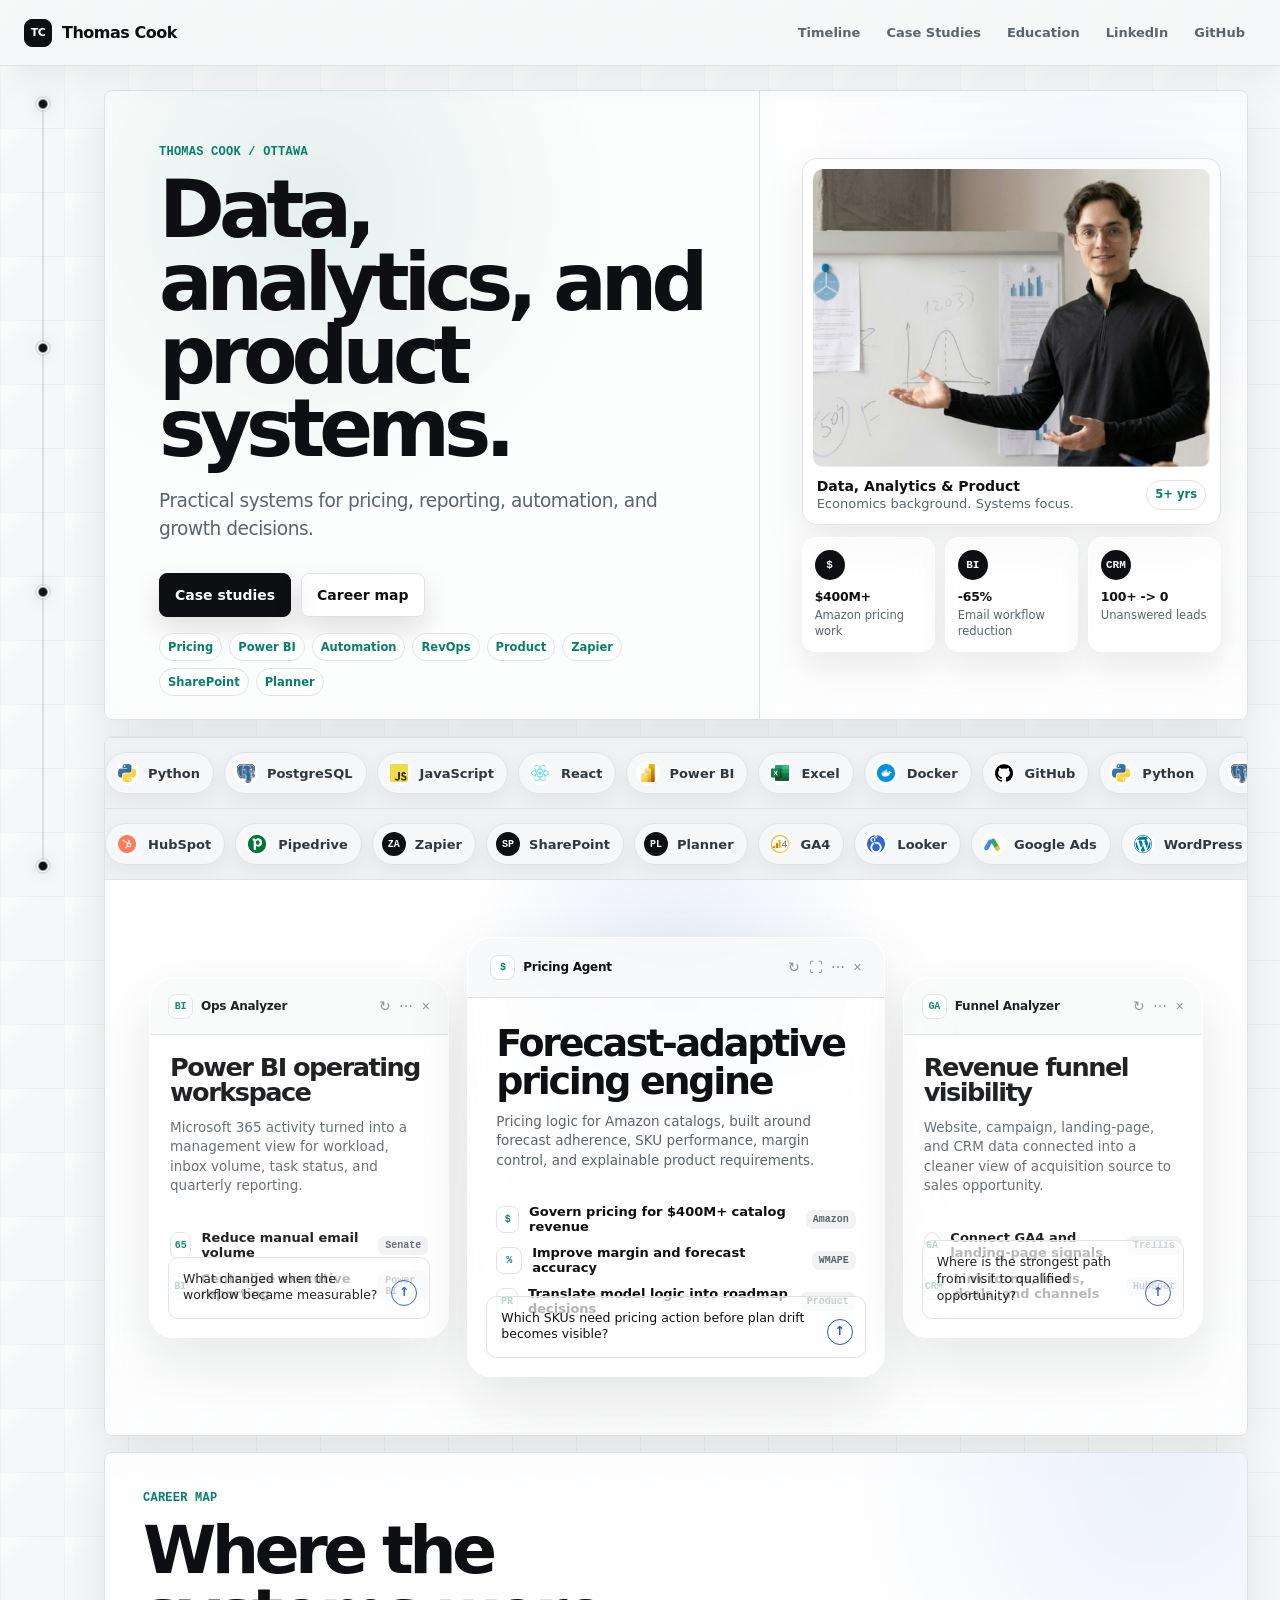
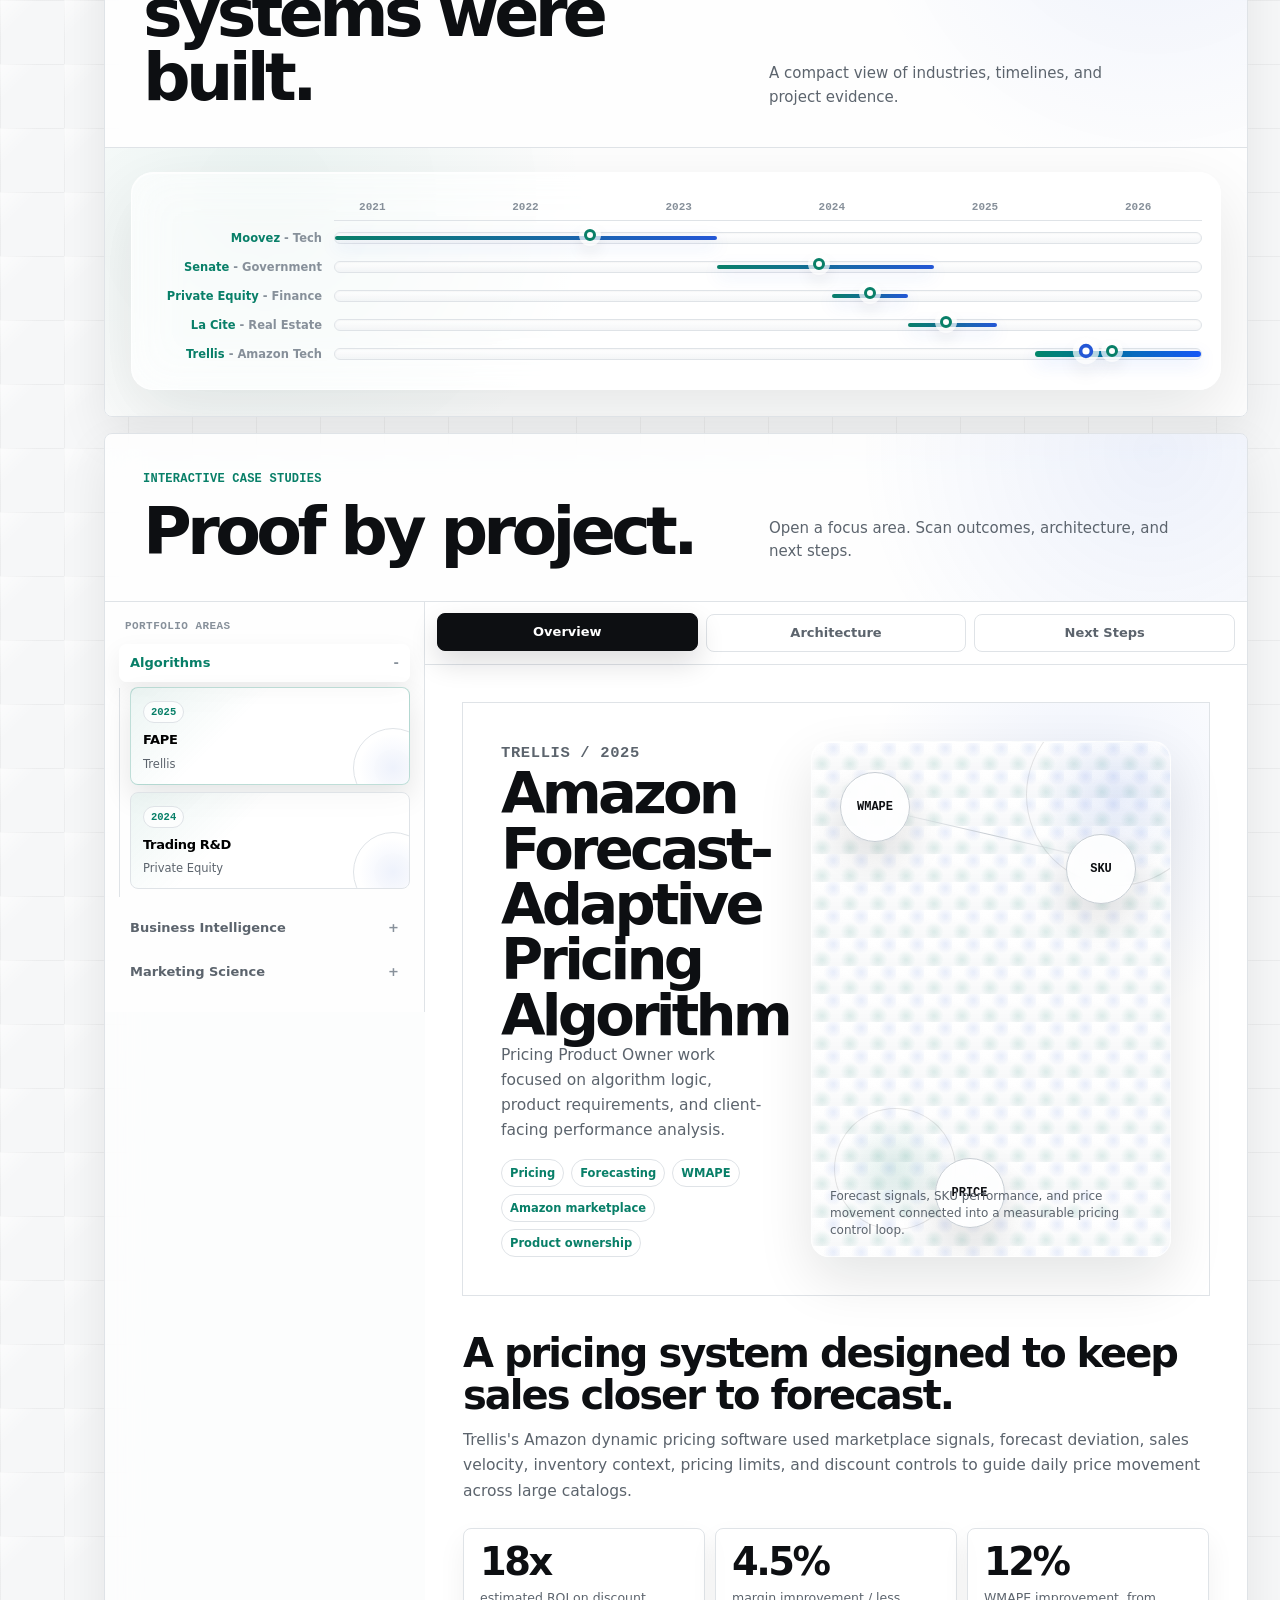
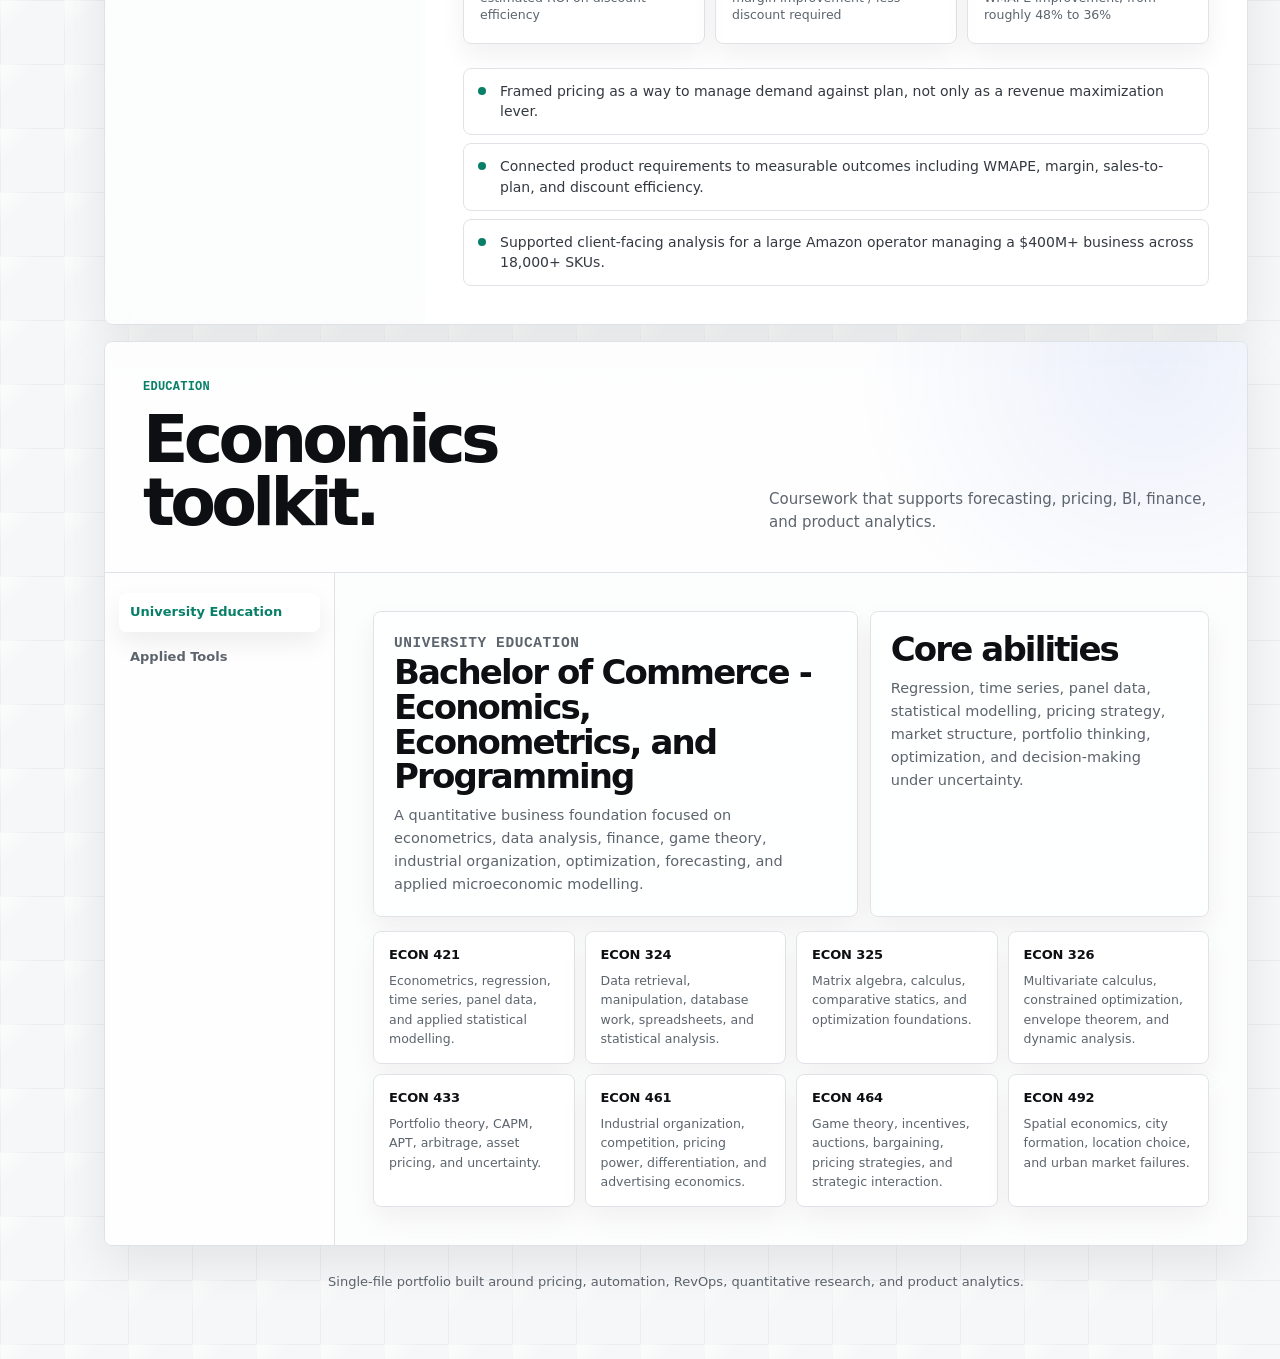
==== Site/index.html @ d863ce19 "Initialize portfolio site for GitHub Pages deployment" ====
<!DOCTYPE html>
<html lang="en">
<head>
  <meta charset="UTF-8" />
  <meta http-equiv="refresh" content="0; URL=portfolio_single_page_attio_style.html" />
  <title>Thomas Cook Portfolio</title>
</head>
<body>
  <p>If you are not redirected automatically, <a href="portfolio_single_page_attio_style.html">click here</a>.</p>
</body>
</html>
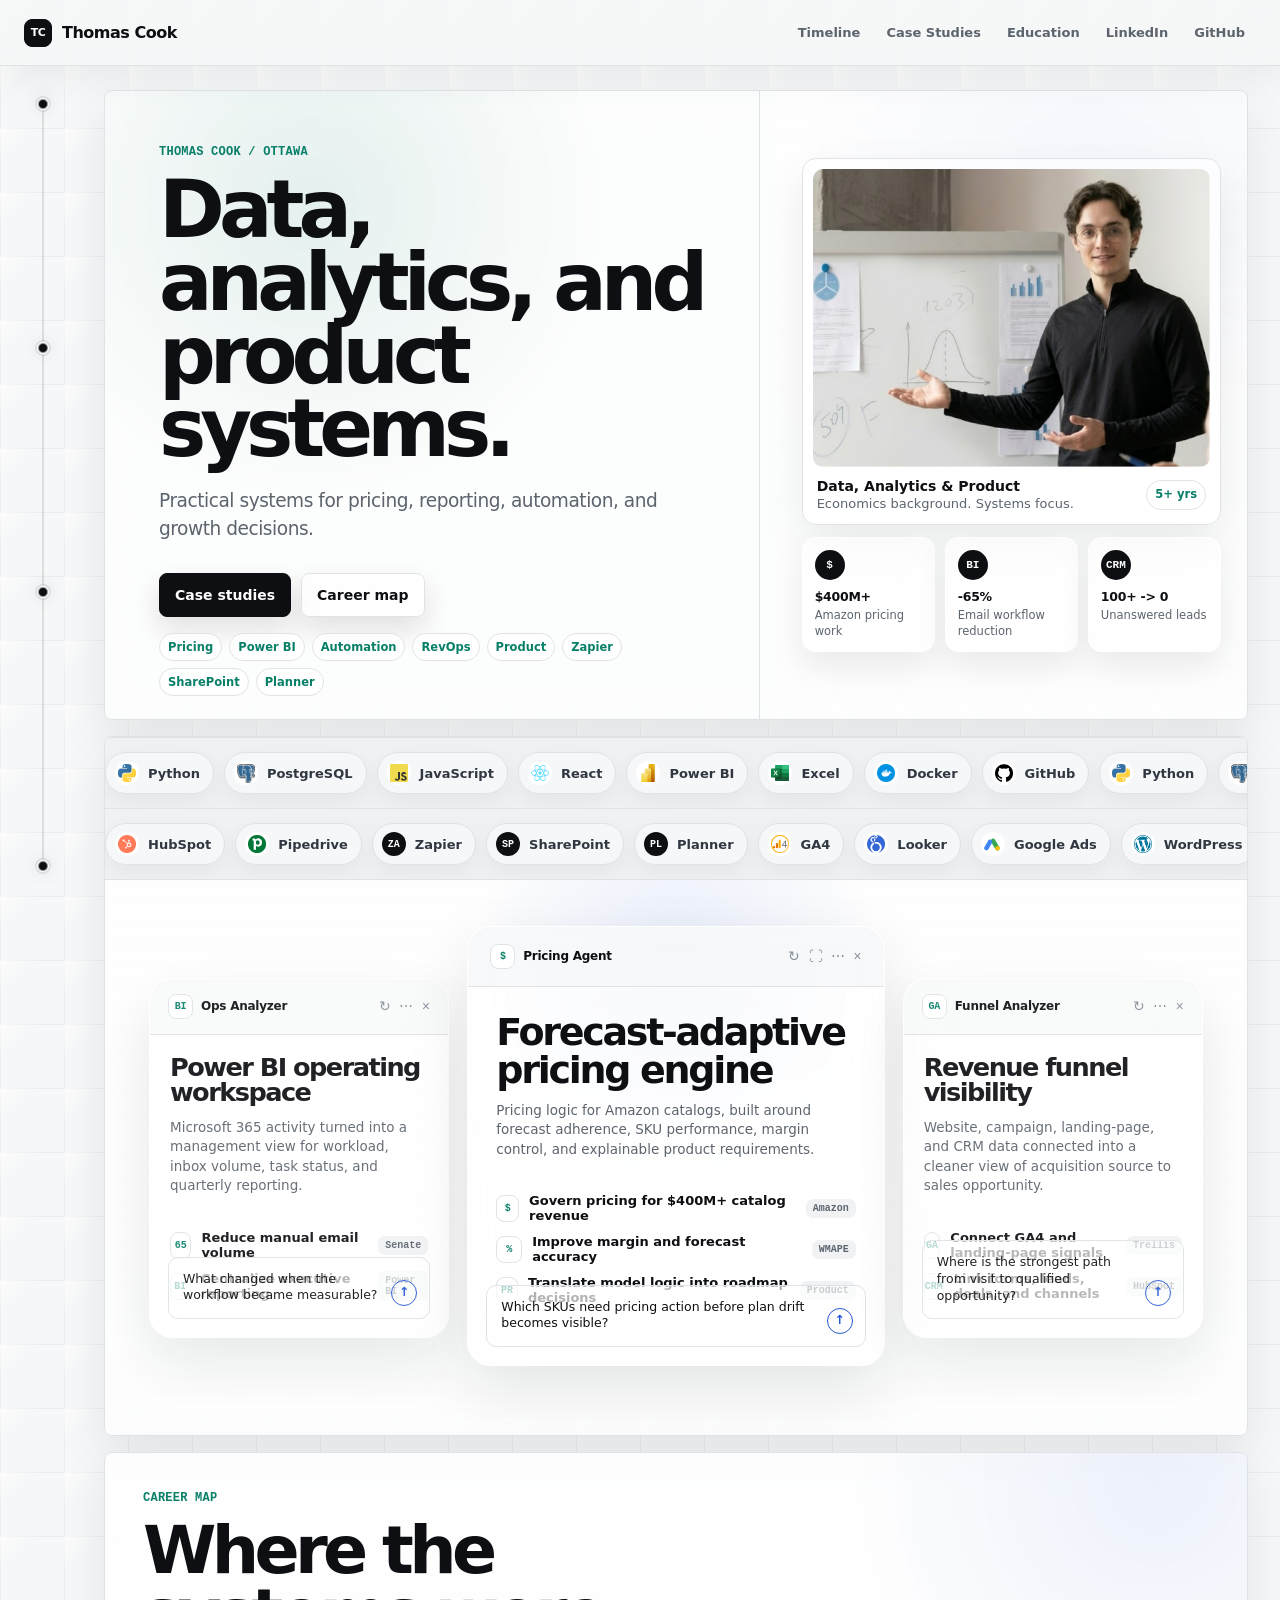
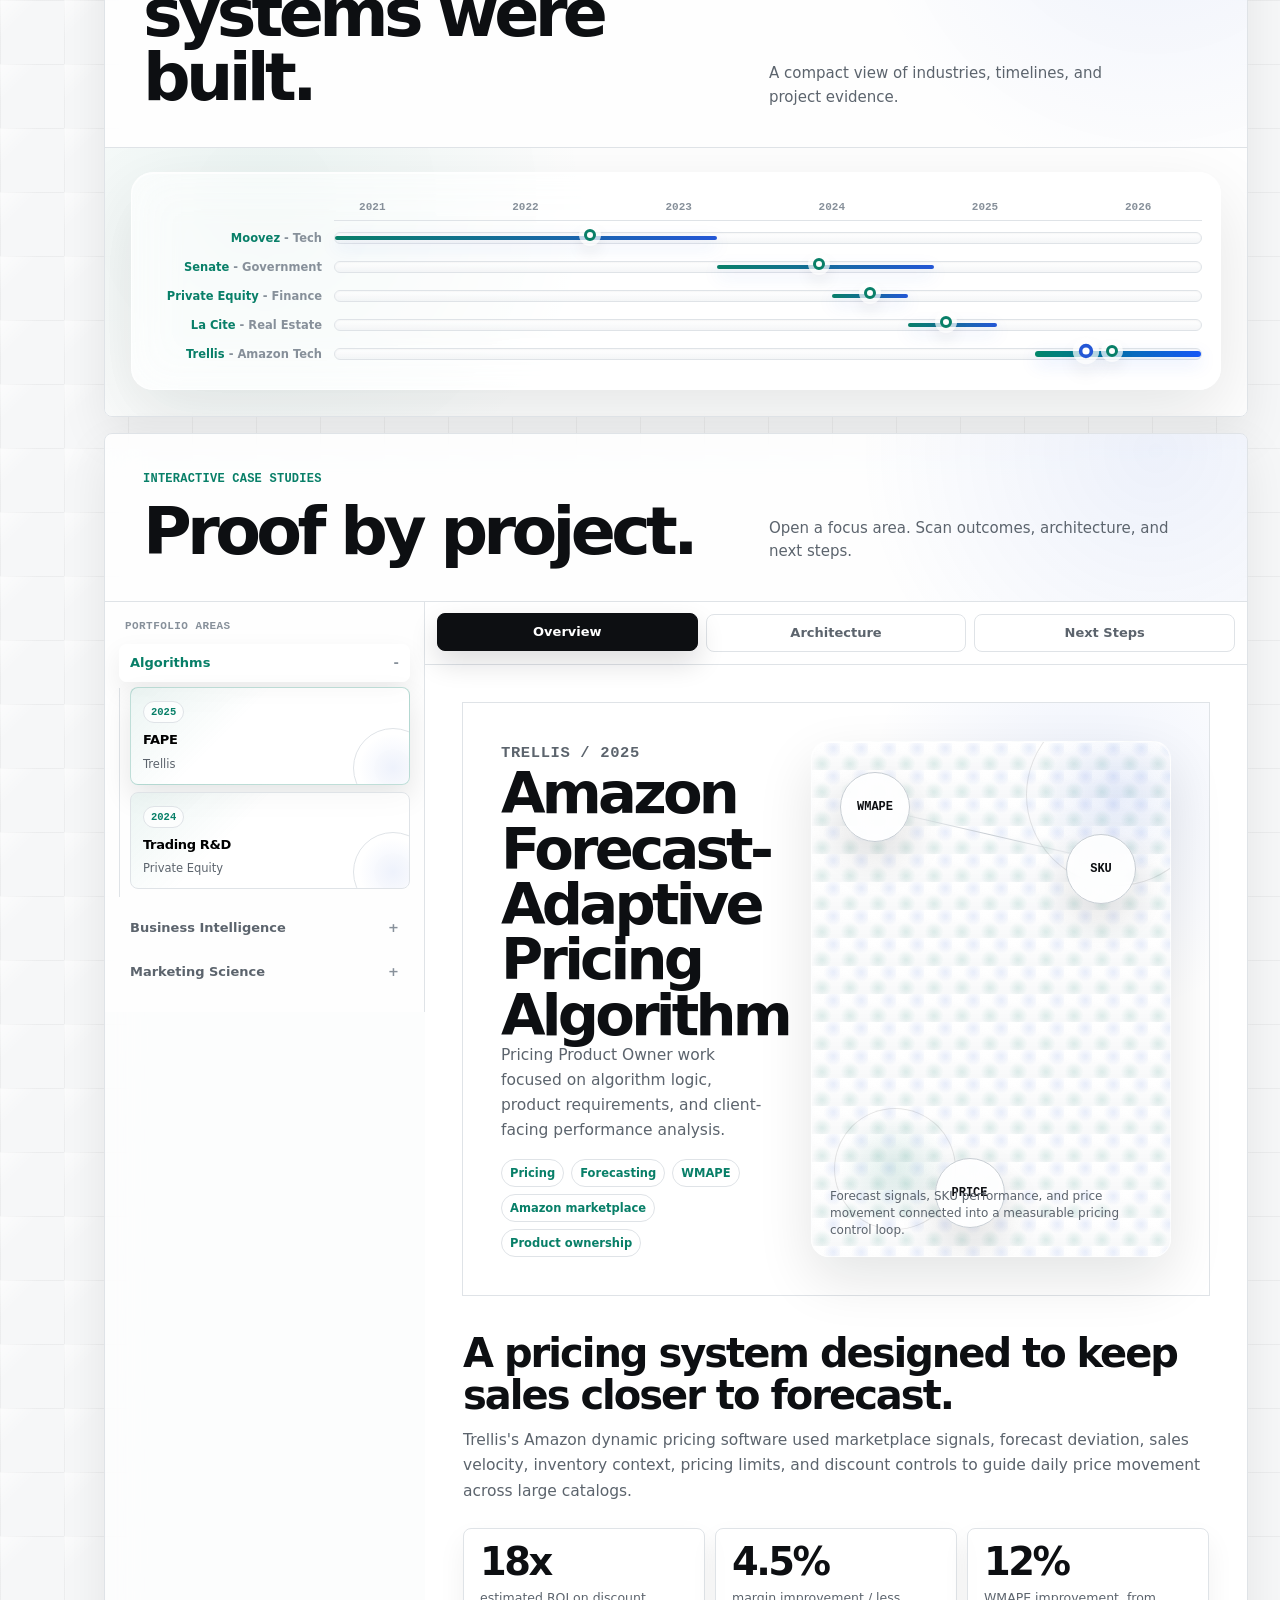
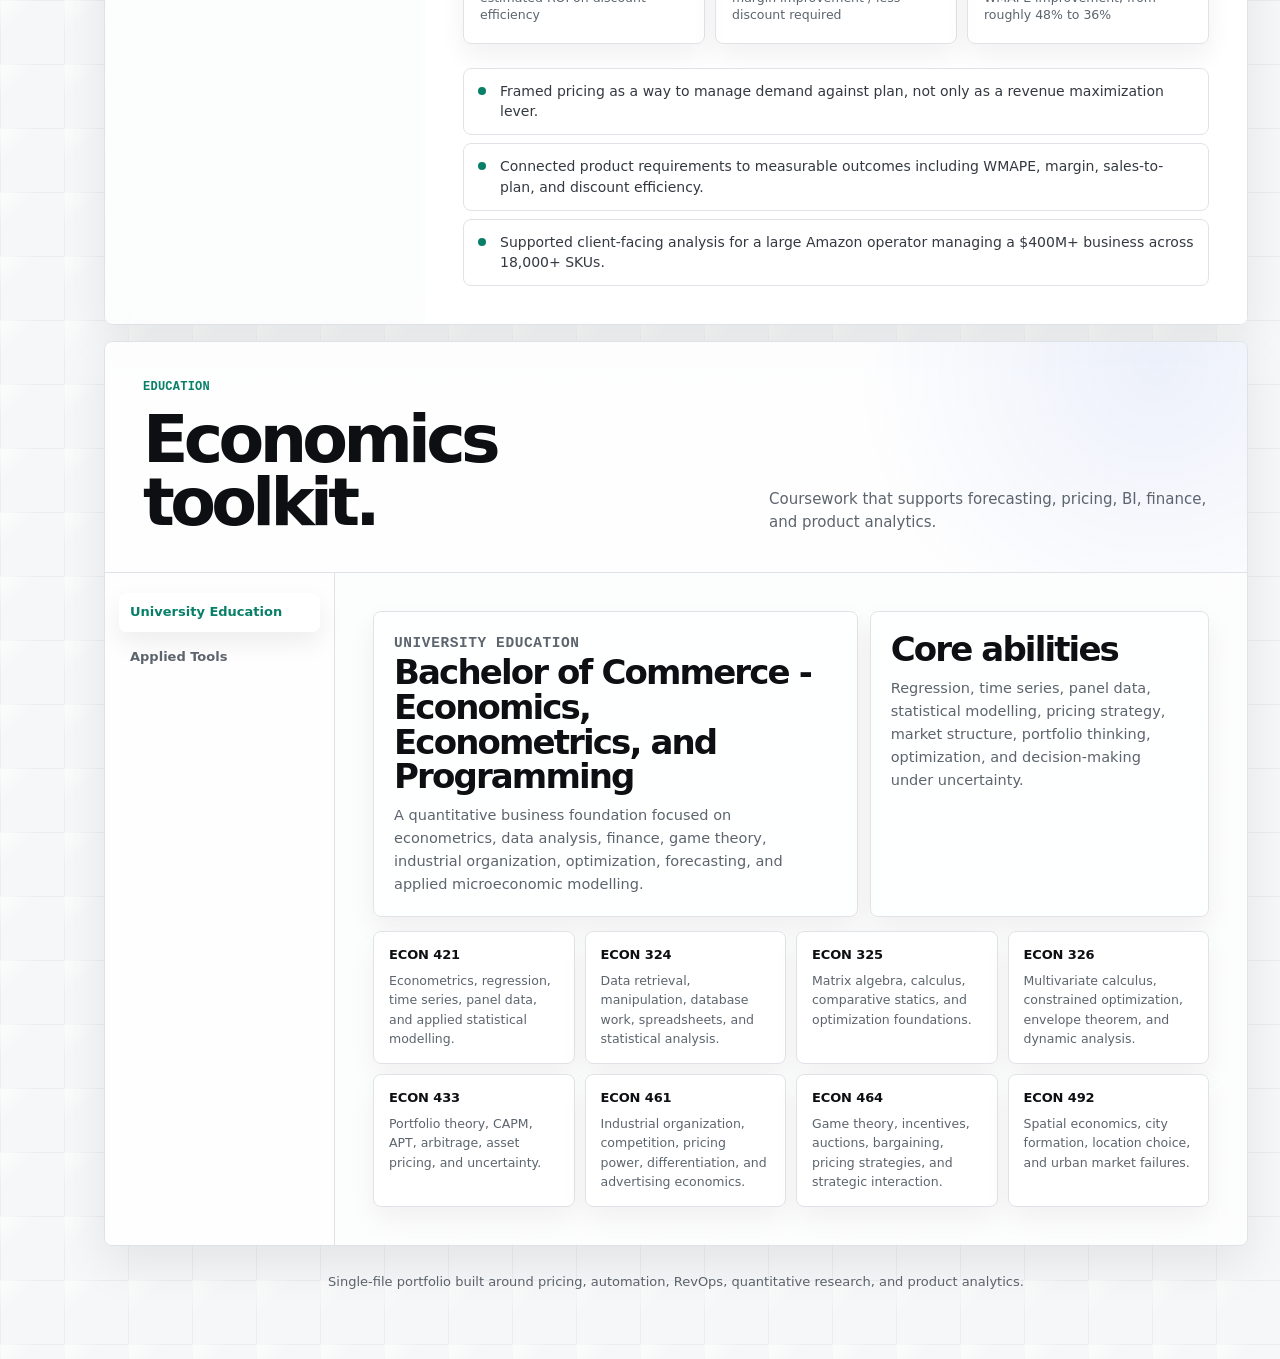
==== commit 0b3d37e3: "Add files via upload" ====
--- a/Site/index.html
+++ b/Site/index.html
@@ -1,11 +1,11 @@
-<!DOCTYPE html>
-<html lang="en">
-<head>
-  <meta charset="UTF-8" />
-  <meta http-equiv="refresh" content="0; URL=portfolio_single_page_attio_style.html" />
-  <title>Thomas Cook Portfolio</title>
-</head>
-<body>
-  <p>If you are not redirected automatically, <a href="portfolio_single_page_attio_style.html">click here</a>.</p>
-</body>
-</html>
+<!DOCTYPE html>
+<html lang="en">
+<head>
+  <meta charset="UTF-8" />
+  <meta http-equiv="refresh" content="0; URL=portfolio_single_page_attio_style.html" />
+  <title>Thomas Cook Portfolio</title>
+</head>
+<body>
+  <p>If you are not redirected automatically, <a href="portfolio_single_page_attio_style.html">click here</a>.</p>
+</body>
+</html>
